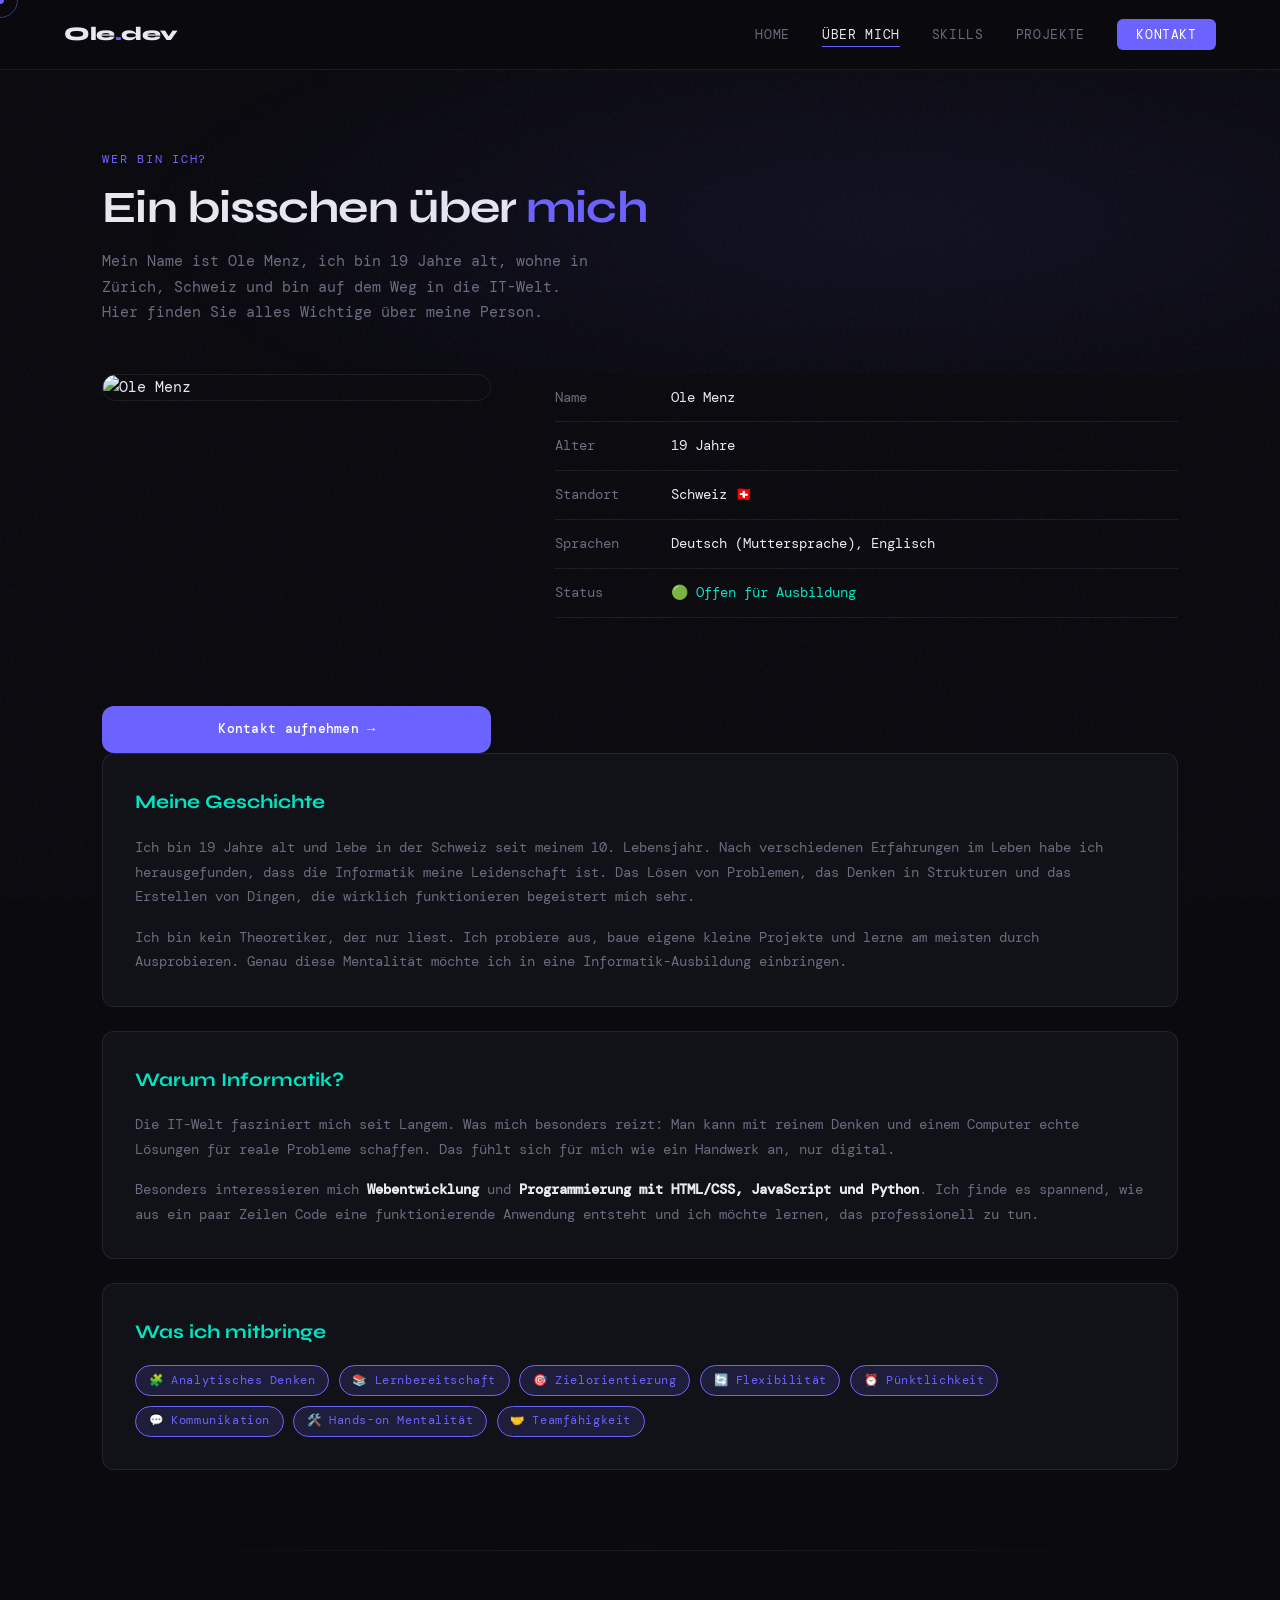
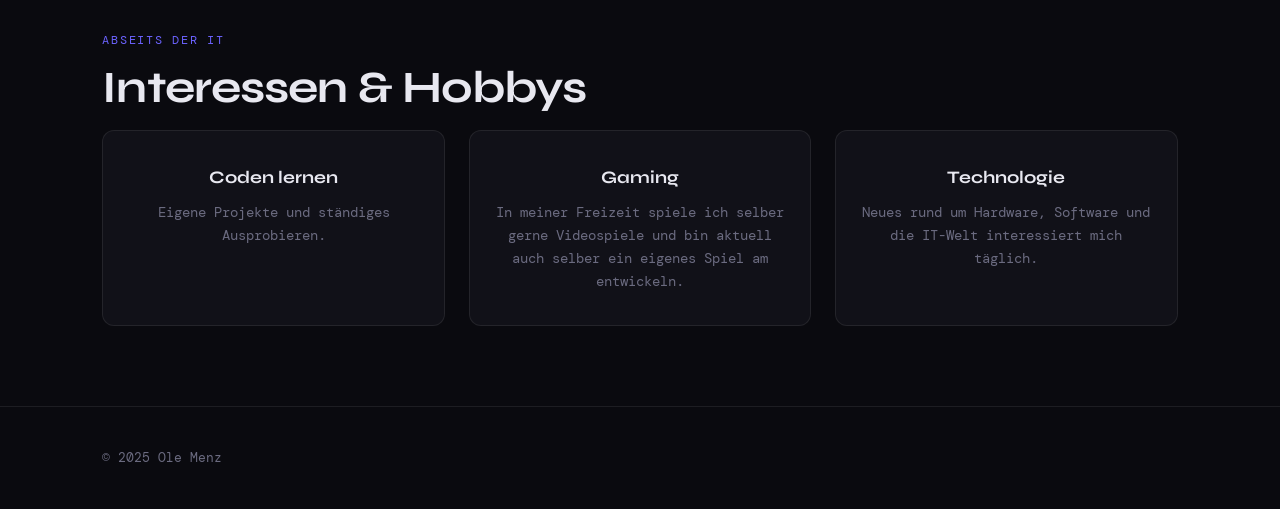
==== about.html @ ae80e3d6 "Update about.html" ====
<!DOCTYPE html>
<html lang="de">
<head>
  <meta charset="UTF-8" />
  <meta name="viewport" content="width=device-width, initial-scale=1.0" />
  <title>Über mich – Ole Menz</title>
  <link rel="stylesheet" href="style.css" />
</head>
<body>

  <div class="cursor-dot"></div>
  <div class="cursor-ring"></div>

  <nav>
    <a href="index.html" class="nav-logo">Ole<span>.</span>dev</a>
    <button class="nav-toggle" aria-label="Menü öffnen">
      <span></span><span></span><span></span>
    </button>
    <ul class="nav-links">
      <li><a href="index.html">Home</a></li>
      <li><a href="about.html">Über mich</a></li>
      <li><a href="skills.html">Skills</a></li>
      <li><a href="projects.html">Projekte</a></li>
      <li><a href="contact.html" class="nav-cta">Kontakt</a></li>
    </ul>
  </nav>

  <main>
    <!-- Page Header -->
    <div class="page-header">
      <div class="section-label">Wer bin ich?</div>
      <h1 class="section-title" style="max-width:600px;">
        Ein bisschen über <span style="color:var(--accent)">mich</span>
      </h1>
      <p style="color:var(--muted); max-width:500px;">
        Mein Name ist Ole Menz, ich bin 19 Jahre alt, wohne in Zürich, Schweiz und bin auf dem Weg in die IT-Welt.
        Hier finden Sie alles Wichtige über meine Person.
      </p>
    </div>

    <section style="padding-top:0;">
      <div class="about-grid">

        <!-- Avatar + Info -->
        <div style="margin-bottom:1.5rem;">
  <img src="foto.jpg" alt="Ole Menz"
    style="width:100%; border-radius:20px; border:1px solid var(--border); display:block;" />
</div>

          <ul class="info-list">
            <li>
              <span class="info-label">Name</span>
              <span class="info-value">Ole Menz</span>
            </li>
            <li>
              <span class="info-label">Alter</span>
              <span class="info-value">19 Jahre</span>
            </li>
            <li>
              <span class="info-label">Standort</span>
              <span class="info-value">Schweiz 🇨🇭</span>
            </li>
            <li>
              <span class="info-label">Sprachen</span>
              <span class="info-value">Deutsch (Muttersprache), Englisch</span>
            </li>
            <li>
              <span class="info-label">Status</span>
              <span class="info-value" style="color:var(--accent2);">🟢 Offen für Ausbildung</span>
            </li>
          </ul>

          <div style="margin-top:1.5rem;">
            <a href="contact.html" class="btn btn-primary" style="width:100%; justify-content:center;">
              Kontakt aufnehmen →
            </a>
          </div>
        </div>

        <!-- Text Content -->
        <div>
          <div class="card reveal" style="margin-bottom:1.5rem;">
            <h2 style="font-family:'Syne',sans-serif; font-weight:700; font-size:1.2rem; margin-bottom:1rem; color:var(--accent2);">
              Meine Geschichte
            </h2>
            <p style="color:var(--muted); margin-bottom:1rem; font-size:0.9rem;">
              Ich bin 19 Jahre alt und lebe in der Schweiz seit meinem 10. Lebensjahr. Nach verschiedenen Erfahrungen
              im Leben habe ich herausgefunden, dass die Informatik meine Leidenschaft ist.
              Das Lösen von Problemen, das Denken in Strukturen und das Erstellen von Dingen,
              die wirklich funktionieren begeistert mich sehr.
            </p>
            <p style="color:var(--muted); font-size:0.9rem;">
              Ich bin kein Theoretiker, der nur liest. Ich probiere aus, baue eigene
              kleine Projekte und lerne am meisten durch Ausprobieren. Genau diese
              Mentalität möchte ich in eine Informatik-Ausbildung einbringen.
            </p>
          </div>

          <div class="card reveal" style="margin-bottom:1.5rem;" data-delay="100">
            <h2 style="font-family:'Syne',sans-serif; font-weight:700; font-size:1.2rem; margin-bottom:1rem; color:var(--accent2);">
              Warum Informatik?
            </h2>
            <p style="color:var(--muted); margin-bottom:1rem; font-size:0.9rem;">
              Die IT-Welt fasziniert mich seit Langem. Was mich besonders reizt:
              Man kann mit reinem Denken und einem Computer echte Lösungen für reale
              Probleme schaffen. Das fühlt sich für mich wie ein Handwerk an,
              nur digital.
            </p>
            <p style="color:var(--muted); font-size:0.9rem;">
              Besonders interessieren mich <strong style="color:var(--text)">Webentwicklung</strong>
              und <strong style="color:var(--text)">Programmierung mit HTML/CSS, JavaScript und Python</strong>.
              Ich finde es spannend, wie aus ein paar Zeilen Code eine funktionierende
              Anwendung entsteht und ich möchte lernen, das professionell zu tun.
            </p>
          </div>

          <div class="card reveal" data-delay="200">
            <h2 style="font-family:'Syne',sans-serif; font-weight:700; font-size:1.2rem; margin-bottom:1rem; color:var(--accent2);">
              Was ich mitbringe
            </h2>
            <div style="display:flex; flex-wrap:wrap; gap:0.6rem;">
              <span class="tag active">🧩 Analytisches Denken</span>
              <span class="tag active">📚 Lernbereitschaft</span>
              <span class="tag active">🎯 Zielorientierung</span>
              <span class="tag active">🔄 Flexibilität</span>
              <span class="tag active">⏰ Pünktlichkeit</span>
              <span class="tag active">💬 Kommunikation</span>
              <span class="tag active">🛠️ Hands-on Mentalität</span>
              <span class="tag active">🤝 Teamfähigkeit</span>
            </div>
          </div>
        </div>
      </div>
    </section>

    <div class="divider"></div>

    <!-- Interests -->
    <section>
      <div class="section-label">Abseits der IT</div>
      <h2 class="section-title">Interessen &amp; Hobbys</h2>
      <div class="grid-3">
        <div class="card reveal" data-delay="0" style="text-align:center; padding:2rem 1.5rem;">
          <h3 style="font-family:'Syne',sans-serif; font-weight:700; margin-bottom:0.5rem;">Coden lernen</h3>
          <p style="color:var(--muted); font-size:0.85rem;">Eigene Projekte und ständiges Ausprobieren.</p>
        </div>
        <div class="card reveal" data-delay="100" style="text-align:center; padding:2rem 1.5rem;">
          <h3 style="font-family:'Syne',sans-serif; font-weight:700; margin-bottom:0.5rem;">Gaming</h3>
          <p style="color:var(--muted); font-size:0.85rem;">In meiner Freizeit spiele ich selber gerne Videospiele und bin aktuell auch selber ein eigenes Spiel am entwickeln.</p>
        </div>
        <div class="card reveal" data-delay="200" style="text-align:center; padding:2rem 1.5rem;">
          <h3 style="font-family:'Syne',sans-serif; font-weight:700; margin-bottom:0.5rem;">Technologie</h3>
          <p style="color:var(--muted); font-size:0.85rem;">Neues rund um Hardware, Software und die IT-Welt interessiert mich täglich.</p>
        </div>
      </div>
    </section>
  </main>

  <footer>
    <p>© 2025 Ole Menz</p>
  </footer>

  <script src="main.js"></script>
</body>
</html>
---- style.css ----
@import url('https://fonts.googleapis.com/css2?family=Syne:wght@400;600;700;800&family=DM+Mono:wght@300;400;500&display=swap');

/* ─── CSS Variables ─── */
:root {
  --bg:        #0a0a0f;
  --bg-card:   #111118;
  --bg-glass:  rgba(255,255,255,0.04);
  --border:    rgba(255,255,255,0.08);
  --accent:    #6c63ff;
  --accent2:   #00e5c3;
  --text:      #e8e8f0;
  --muted:     #6b6b80;
  --radius:    12px;
  --nav-h:     70px;
  --transition: 0.3s cubic-bezier(0.4,0,0.2,1);
}

/* ─── Reset & Base ─── */
*, *::before, *::after { box-sizing: border-box; margin: 0; padding: 0; }

html { scroll-behavior: smooth; }

body {
  background: var(--bg);
  color: var(--text);
  font-family: 'DM Mono', monospace;
  font-size: 15px;
  line-height: 1.7;
  min-height: 100vh;
  overflow-x: hidden;
}

/* ─── Noise Overlay ─── */
body::before {
  content: '';
  position: fixed;
  inset: 0;
  background-image: url("data:image/svg+xml,%3Csvg viewBox='0 0 256 256' xmlns='http://www.w3.org/2000/svg'%3E%3Cfilter id='n'%3E%3CfeTurbulence type='fractalNoise' baseFrequency='0.9' numOctaves='4' stitchTiles='stitch'/%3E%3C/filter%3E%3Crect width='100%25' height='100%25' filter='url(%23n)' opacity='0.04'/%3E%3C/svg%3E");
  pointer-events: none;
  z-index: 0;
  opacity: 0.6;
}

/* ─── Navigation ─── */
nav {
  position: fixed;
  top: 0; left: 0; right: 0;
  height: var(--nav-h);
  display: flex;
  align-items: center;
  justify-content: space-between;
  padding: 0 clamp(1.5rem, 5vw, 4rem);
  background: rgba(10,10,15,0.85);
  backdrop-filter: blur(20px);
  -webkit-backdrop-filter: blur(20px);
  border-bottom: 1px solid var(--border);
  z-index: 100;
}

.nav-logo {
  font-family: 'Syne', sans-serif;
  font-weight: 800;
  font-size: 1.2rem;
  color: var(--text);
  text-decoration: none;
  letter-spacing: -0.02em;
}

.nav-logo span { color: var(--accent); }

.nav-links {
  display: flex;
  gap: 2rem;
  list-style: none;
  align-items: center;
}

.nav-links a {
  color: var(--muted);
  text-decoration: none;
  font-size: 0.82rem;
  letter-spacing: 0.05em;
  text-transform: uppercase;
  transition: color var(--transition);
  position: relative;
}

.nav-links a::after {
  content: '';
  position: absolute;
  bottom: -4px; left: 0;
  width: 0; height: 1px;
  background: var(--accent);
  transition: width var(--transition);
}

.nav-links a:hover,
.nav-links a.active { color: var(--text); }

.nav-links a:hover::after,
.nav-links a.active::after { width: 100%; }

.nav-cta {
  background: var(--accent) !important;
  color: white !important;
  padding: 0.45rem 1.2rem !important;
  border-radius: 6px;
  font-size: 0.82rem !important;
  transition: background var(--transition), transform var(--transition) !important;
}

.nav-cta:hover { background: #5a52d4 !important; transform: translateY(-1px); }
.nav-cta::after { display: none !important; }

/* Hamburger */
.nav-toggle {
  display: none;
  flex-direction: column;
  gap: 5px;
  cursor: pointer;
  background: none;
  border: none;
  padding: 4px;
}

.nav-toggle span {
  display: block;
  width: 24px;
  height: 2px;
  background: var(--text);
  border-radius: 2px;
  transition: var(--transition);
}

/* ─── Page Wrapper ─── */
main {
  padding-top: var(--nav-h);
  position: relative;
  z-index: 1;
}

/* ─── Hero Section ─── */
.hero {
  min-height: calc(100vh - var(--nav-h));
  display: flex;
  align-items: center;
  padding: 4rem clamp(1.5rem, 8vw, 8rem);
  position: relative;
  overflow: hidden;
}

.hero-bg {
  position: absolute;
  inset: 0;
  z-index: 0;
}

.hero-orb {
  position: absolute;
  border-radius: 50%;
  filter: blur(80px);
  opacity: 0.15;
}

.hero-orb-1 {
  width: 600px; height: 600px;
  background: var(--accent);
  top: -200px; right: -100px;
  animation: float 8s ease-in-out infinite;
}

.hero-orb-2 {
  width: 400px; height: 400px;
  background: var(--accent2);
  bottom: -100px; left: 10%;
  animation: float 10s ease-in-out infinite reverse;
}

@keyframes float {
  0%, 100% { transform: translateY(0) scale(1); }
  50%       { transform: translateY(-30px) scale(1.05); }
}

.hero-content {
  position: relative;
  z-index: 1;
  max-width: 720px;
}

.hero-tag {
  display: inline-flex;
  align-items: center;
  gap: 0.5rem;
  font-size: 0.75rem;
  letter-spacing: 0.1em;
  text-transform: uppercase;
  color: var(--accent2);
  margin-bottom: 1.5rem;
  opacity: 0;
  animation: fadeUp 0.8s 0.2s forwards;
}

.hero-tag::before {
  content: '';
  width: 20px; height: 1px;
  background: var(--accent2);
}

.hero-title {
  font-family: 'Syne', sans-serif;
  font-size: clamp(2.8rem, 6vw, 5rem);
  font-weight: 800;
  line-height: 1.05;
  letter-spacing: -0.03em;
  margin-bottom: 1.5rem;
  opacity: 0;
  animation: fadeUp 0.8s 0.4s forwards;
}

.hero-title .accent { color: var(--accent); }
.hero-title .accent2 { color: var(--accent2); }

.hero-subtitle {
  font-size: 1rem;
  color: var(--muted);
  max-width: 480px;
  margin-bottom: 2.5rem;
  opacity: 0;
  animation: fadeUp 0.8s 0.6s forwards;
}

.hero-actions {
  display: flex;
  gap: 1rem;
  flex-wrap: wrap;
  opacity: 0;
  animation: fadeUp 0.8s 0.8s forwards;
}

.hero-scroll {
  position: absolute;
  bottom: 2rem;
  left: 50%;
  transform: translateX(-50%);
  display: flex;
  flex-direction: column;
  align-items: center;
  gap: 0.5rem;
  color: var(--muted);
  font-size: 0.7rem;
  letter-spacing: 0.1em;
  text-transform: uppercase;
  z-index: 1;
  animation: fadeIn 1s 1.5s forwards;
  opacity: 0;
}

.scroll-line {
  width: 1px;
  height: 50px;
  background: linear-gradient(to bottom, var(--accent), transparent);
  animation: scrollAnim 2s ease-in-out infinite;
}

@keyframes scrollAnim {
  0% { transform: scaleY(0); transform-origin: top; }
  50% { transform: scaleY(1); transform-origin: top; }
  51% { transform: scaleY(1); transform-origin: bottom; }
  100% { transform: scaleY(0); transform-origin: bottom; }
}

/* ─── Buttons ─── */
.btn {
  display: inline-flex;
  align-items: center;
  gap: 0.5rem;
  padding: 0.8rem 1.8rem;
  border-radius: var(--radius);
  font-family: 'DM Mono', monospace;
  font-size: 0.82rem;
  font-weight: 500;
  text-decoration: none;
  cursor: pointer;
  border: none;
  transition: all var(--transition);
  letter-spacing: 0.02em;
}

.btn-primary {
  background: var(--accent);
  color: white;
}

.btn-primary:hover {
  background: #5a52d4;
  transform: translateY(-2px);
  box-shadow: 0 8px 30px rgba(108,99,255,0.35);
}

.btn-outline {
  background: transparent;
  color: var(--text);
  border: 1px solid var(--border);
}

.btn-outline:hover {
  border-color: var(--accent);
  color: var(--accent);
  transform: translateY(-2px);
}

/* ─── Section Base ─── */
section {
  padding: 5rem clamp(1.5rem, 8vw, 8rem);
}

.section-label {
  font-size: 0.72rem;
  letter-spacing: 0.15em;
  text-transform: uppercase;
  color: var(--accent);
  margin-bottom: 0.75rem;
}

.section-title {
  font-family: 'Syne', sans-serif;
  font-size: clamp(1.8rem, 3.5vw, 2.8rem);
  font-weight: 700;
  letter-spacing: -0.02em;
  line-height: 1.15;
  margin-bottom: 1rem;
}

.section-subtitle {
  color: var(--muted);
  max-width: 520px;
  margin-bottom: 3rem;
}

/* ─── Cards ─── */
.card {
  background: var(--bg-card);
  border: 1px solid var(--border);
  border-radius: var(--radius);
  padding: 2rem;
  transition: all var(--transition);
  position: relative;
  overflow: hidden;
}

.card::before {
  content: '';
  position: absolute;
  inset: 0;
  border-radius: var(--radius);
  background: linear-gradient(135deg, rgba(108,99,255,0.05), transparent);
  opacity: 0;
  transition: opacity var(--transition);
}

.card:hover { border-color: rgba(108,99,255,0.35); transform: translateY(-4px); }
.card:hover::before { opacity: 1; }

/* ─── Grid Layouts ─── */
.grid-2 { display: grid; grid-template-columns: repeat(auto-fit, minmax(280px, 1fr)); gap: 1.5rem; }
.grid-3 { display: grid; grid-template-columns: repeat(auto-fit, minmax(240px, 1fr)); gap: 1.5rem; }

/* ─── Skill Bar ─── */
.skill-item { margin-bottom: 1.5rem; }

.skill-header {
  display: flex;
  justify-content: space-between;
  align-items: center;
  margin-bottom: 0.6rem;
}

.skill-name { font-size: 0.85rem; font-weight: 500; }
.skill-pct { font-size: 0.75rem; color: var(--accent2); }

.skill-bar {
  height: 4px;
  background: var(--bg-glass);
  border-radius: 99px;
  overflow: hidden;
  border: 1px solid var(--border);
}

.skill-fill {
  height: 100%;
  border-radius: 99px;
  background: linear-gradient(90deg, var(--accent), var(--accent2));
  width: 0;
  transition: width 1.2s cubic-bezier(0.4,0,0.2,1);
}

/* ─── Tag / Badge ─── */
.tag {
  display: inline-block;
  padding: 0.3rem 0.8rem;
  border-radius: 99px;
  font-size: 0.72rem;
  letter-spacing: 0.05em;
  background: var(--bg-glass);
  border: 1px solid var(--border);
  color: var(--muted);
  transition: all var(--transition);
}

.tag:hover, .tag.active {
  background: rgba(108,99,255,0.15);
  border-color: var(--accent);
  color: var(--accent);
}

.tag-accent2 { border-color: rgba(0,229,195,0.3); color: var(--accent2); }

/* ─── Divider ─── */
.divider {
  height: 1px;
  background: linear-gradient(90deg, transparent, var(--border), transparent);
  margin: 0 clamp(1.5rem, 8vw, 8rem);
}

/* ─── Page Header (inner pages) ─── */
.page-header {
  padding: 5rem clamp(1.5rem, 8vw, 8rem) 3rem;
  position: relative;
  overflow: hidden;
}

.page-header::after {
  content: '';
  position: absolute;
  inset: 0;
  background: radial-gradient(ellipse 60% 80% at 70% 50%, rgba(108,99,255,0.08), transparent);
  pointer-events: none;
}

/* ─── Contact Form ─── */
.form-group { margin-bottom: 1.5rem; }

.form-group label {
  display: block;
  font-size: 0.75rem;
  letter-spacing: 0.08em;
  text-transform: uppercase;
  color: var(--muted);
  margin-bottom: 0.5rem;
}

.form-group input,
.form-group textarea {
  width: 100%;
  background: var(--bg-card);
  border: 1px solid var(--border);
  border-radius: var(--radius);
  padding: 0.85rem 1.1rem;
  color: var(--text);
  font-family: 'DM Mono', monospace;
  font-size: 0.875rem;
  outline: none;
  transition: border-color var(--transition), box-shadow var(--transition);
  resize: vertical;
}

.form-group input:focus,
.form-group textarea:focus {
  border-color: var(--accent);
  box-shadow: 0 0 0 3px rgba(108,99,255,0.1);
}

.form-group textarea { min-height: 140px; }

/* ─── Footer ─── */
footer {
  padding: 2.5rem clamp(1.5rem, 8vw, 8rem);
  border-top: 1px solid var(--border);
  display: flex;
  justify-content: space-between;
  align-items: center;
  flex-wrap: wrap;
  gap: 1rem;
}

footer p { color: var(--muted); font-size: 0.8rem; }

.footer-links {
  display: flex;
  gap: 1.5rem;
  list-style: none;
}

.footer-links a {
  color: var(--muted);
  text-decoration: none;
  font-size: 0.8rem;
  transition: color var(--transition);
}

.footer-links a:hover { color: var(--accent); }

/* ─── Social Icons ─── */
.social-links {
  display: flex;
  gap: 0.75rem;
}

.social-link {
  width: 38px; height: 38px;
  border: 1px solid var(--border);
  border-radius: 8px;
  display: flex;
  align-items: center;
  justify-content: center;
  color: var(--muted);
  text-decoration: none;
  font-size: 0.9rem;
  transition: all var(--transition);
}

.social-link:hover {
  border-color: var(--accent);
  color: var(--accent);
  transform: translateY(-2px);
}

/* ─── About Page Specifics ─── */
.about-grid {
  display: grid;
  grid-template-columns: 1fr 1.6fr;
  gap: 4rem;
  align-items: start;
}

.avatar-wrap {
  position: sticky;
  top: calc(var(--nav-h) + 2rem);
}

.avatar-box {
  aspect-ratio: 1;
  border-radius: 20px;
  background: var(--bg-card);
  border: 1px solid var(--border);
  display: flex;
  align-items: center;
  justify-content: center;
  font-size: 5rem;
  position: relative;
  overflow: hidden;
}

.avatar-box::after {
  content: '';
  position: absolute;
  inset: 0;
  background: linear-gradient(135deg, rgba(108,99,255,0.12), rgba(0,229,195,0.06));
}

.avatar-initials {
  font-family: 'Syne', sans-serif;
  font-size: 5rem;
  font-weight: 800;
  background: linear-gradient(135deg, var(--accent), var(--accent2));
  -webkit-background-clip: text;
  -webkit-text-fill-color: transparent;
  background-clip: text;
  z-index: 1;
  position: relative;
}

.info-list { list-style: none; }

.info-list li {
  display: flex;
  gap: 1rem;
  padding: 0.75rem 0;
  border-bottom: 1px solid var(--border);
  font-size: 0.875rem;
}

.info-label { color: var(--muted); min-width: 100px; }
.info-value { color: var(--text); }

/* ─── Skills Page Specifics ─── */
.skills-category-title {
  font-family: 'Syne', sans-serif;
  font-size: 1rem;
  font-weight: 700;
  color: var(--accent2);
  margin-bottom: 1.5rem;
  display: flex;
  align-items: center;
  gap: 0.75rem;
}

.skills-category-title::after {
  content: '';
  flex: 1;
  height: 1px;
  background: var(--border);
}

/* ─── Contact Page Specifics ─── */
.contact-grid {
  display: grid;
  grid-template-columns: 1fr 1.4fr;
  gap: 4rem;
  align-items: start;
}

.contact-info-item {
  display: flex;
  gap: 1rem;
  align-items: flex-start;
  padding: 1.2rem 0;
  border-bottom: 1px solid var(--border);
}

.contact-icon {
  width: 40px; height: 40px;
  border-radius: 8px;
  background: rgba(108,99,255,0.1);
  border: 1px solid rgba(108,99,255,0.2);
  display: flex;
  align-items: center;
  justify-content: center;
  font-size: 1rem;
  flex-shrink: 0;
}

.contact-detail-label { font-size: 0.72rem; color: var(--muted); letter-spacing: 0.08em; text-transform: uppercase; }
.contact-detail-value { color: var(--text); font-size: 0.9rem; }

/* ─── Animations ─── */
@keyframes fadeUp {
  from { opacity: 0; transform: translateY(24px); }
  to   { opacity: 1; transform: translateY(0); }
}

@keyframes fadeIn {
  from { opacity: 0; }
  to   { opacity: 1; }
}

.reveal {
  opacity: 0;
  transform: translateY(30px);
  transition: opacity 0.7s ease, transform 0.7s ease;
}

.reveal.visible {
  opacity: 1;
  transform: none;
}

/* ─── Cursor Dot ─── */
.cursor-dot {
  width: 8px; height: 8px;
  background: var(--accent);
  border-radius: 50%;
  position: fixed;
  pointer-events: none;
  z-index: 9999;
  transform: translate(-50%, -50%);
  transition: transform 0.1s, opacity 0.3s;
}

.cursor-ring {
  width: 36px; height: 36px;
  border: 1.5px solid rgba(108,99,255,0.5);
  border-radius: 50%;
  position: fixed;
  pointer-events: none;
  z-index: 9998;
  transform: translate(-50%, -50%);
  transition: transform 0.25s cubic-bezier(0.4,0,0.2,1), width 0.3s, height 0.3s, opacity 0.3s;
}

/* ─── Responsive ─── */
@media (max-width: 768px) {
  .nav-links { display: none; flex-direction: column; gap: 1rem; }
  .nav-links.open {
    display: flex;
    position: absolute;
    top: var(--nav-h); left: 0; right: 0;
    background: var(--bg);
    padding: 1.5rem clamp(1.5rem, 5vw, 4rem);
    border-bottom: 1px solid var(--border);
  }
  .nav-toggle { display: flex; }
  .about-grid { grid-template-columns: 1fr; }
  .avatar-wrap { position: static; }
  .contact-grid { grid-template-columns: 1fr; }
  .hero { padding: 2.5rem 1.5rem; }
  .cursor-dot, .cursor-ring { display: none; }
}

/* ─── Glitch Text Effect ─── */
.glitch {
  position: relative;
}

.glitch::before,
.glitch::after {
  content: attr(data-text);
  position: absolute;
  inset: 0;
  font-family: inherit;
  font-weight: inherit;
  font-size: inherit;
}

.glitch::before {
  color: var(--accent);
  animation: glitch1 3s infinite;
  clip-path: polygon(0 0, 100% 0, 100% 40%, 0 40%);
}

.glitch::after {
  color: var(--accent2);
  animation: glitch2 3s infinite;
  clip-path: polygon(0 60%, 100% 60%, 100% 100%, 0 100%);
}

@keyframes glitch1 {
  0%, 95%, 100% { transform: none; opacity: 0; }
  96% { transform: translate(-3px, 1px); opacity: 0.8; }
  98% { transform: translate(3px, -1px); opacity: 0.8; }
}

@keyframes glitch2 {
  0%, 92%, 100% { transform: none; opacity: 0; }
  93% { transform: translate(3px, 2px); opacity: 0.8; }
  95% { transform: translate(-3px, -2px); opacity: 0.8; }
}

/* ─── Typing cursor ─── */
.typed-cursor {
  display: inline-block;
  width: 2px;
  height: 1em;
  background: var(--accent2);
  margin-left: 2px;
  vertical-align: middle;
  animation: blink 1s step-end infinite;
}

@keyframes blink {
  50% { opacity: 0; }
}
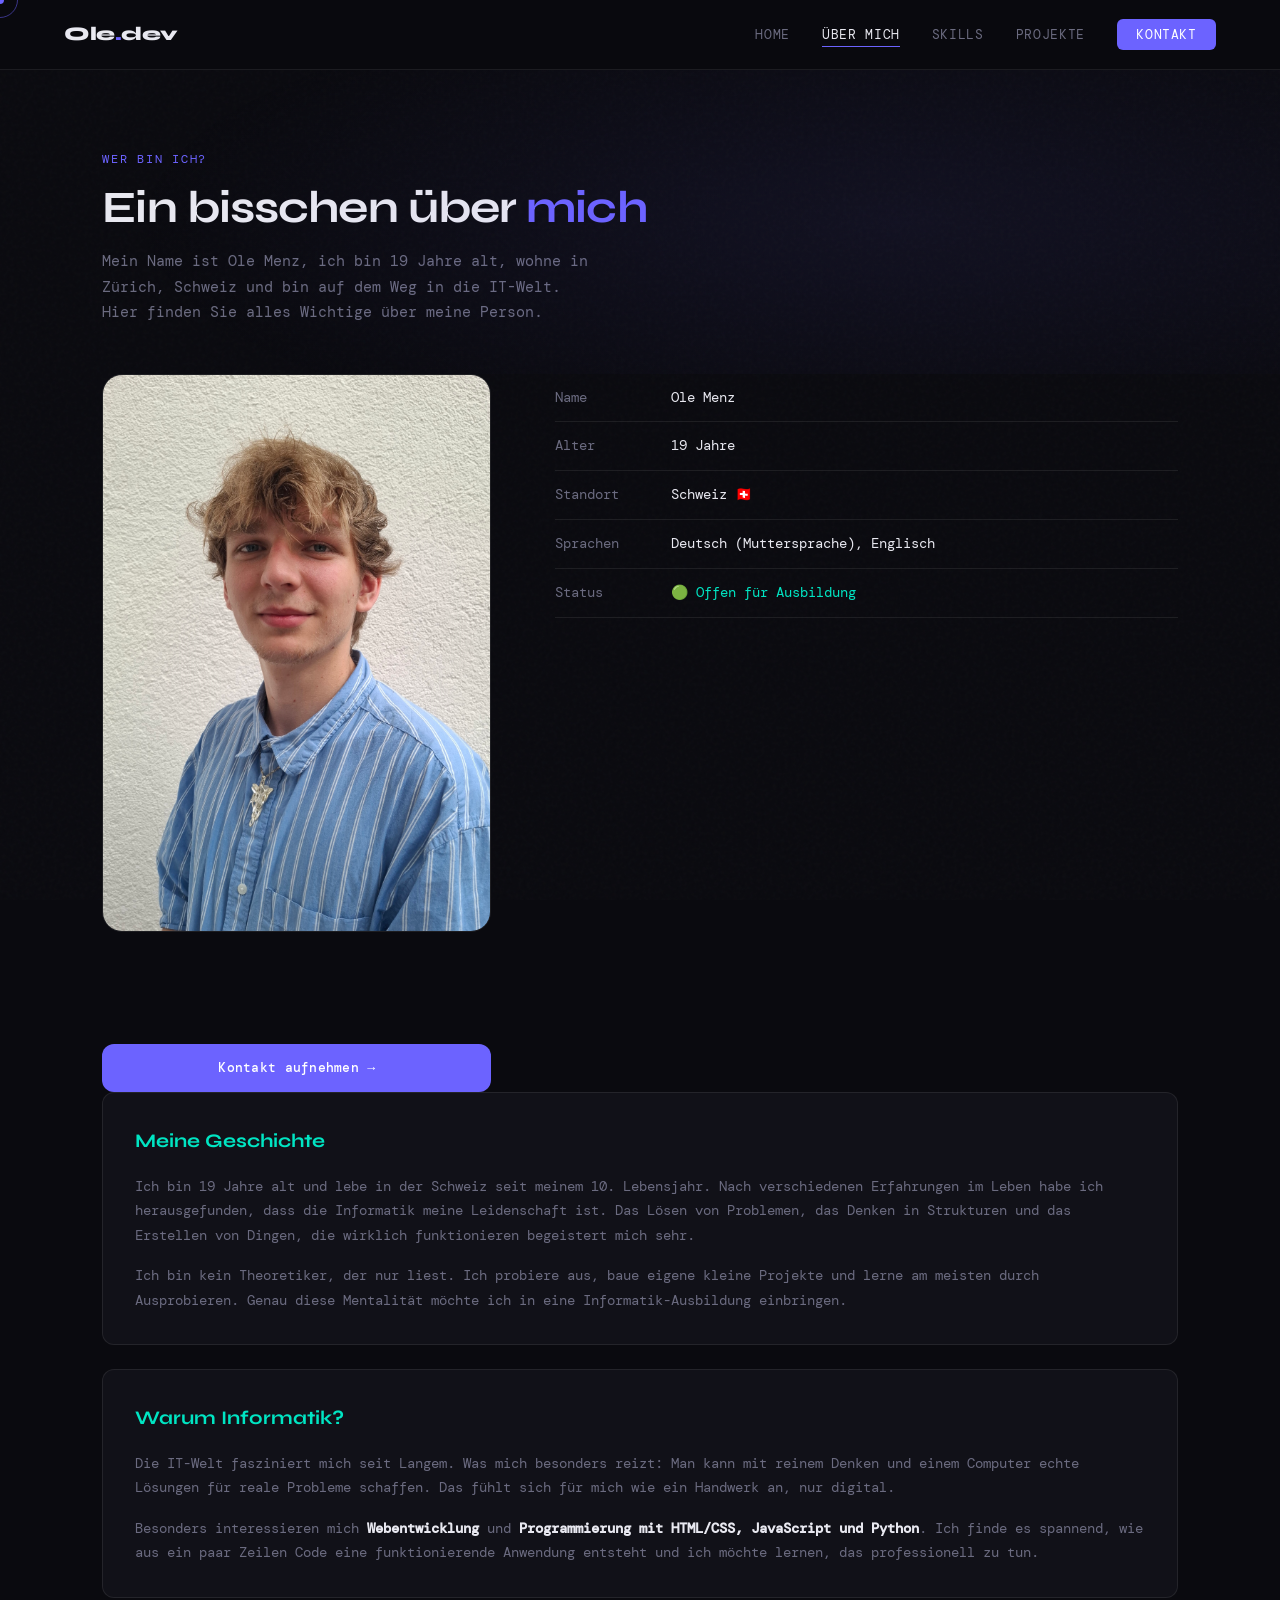
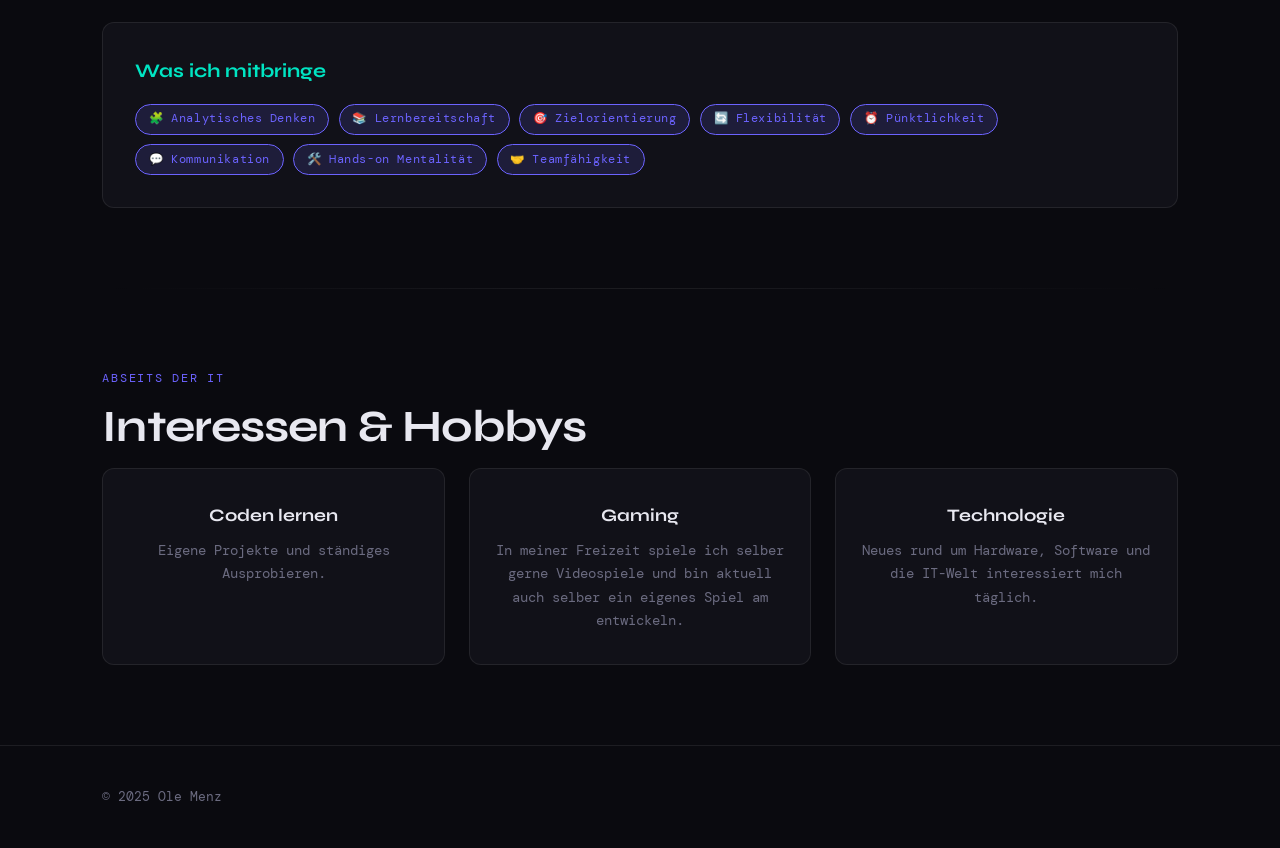
==== commit 3f079618: "Update about.html" ====
--- a/about.html
+++ b/about.html
@@ -44,7 +44,7 @@
         <!-- Avatar + Info -->
         <div style="margin-bottom:1.5rem;">
   <img src="foto.jpg" alt="Ole Menz"
-    style="width:100%; border-radius:20px; border:1px solid var(--border); display:block;" />
+    style="width:100%; border-radius:20px; border:1px solid var(--border); display:block; max-height:95vh;" />
 </div>
 
           <ul class="info-list">
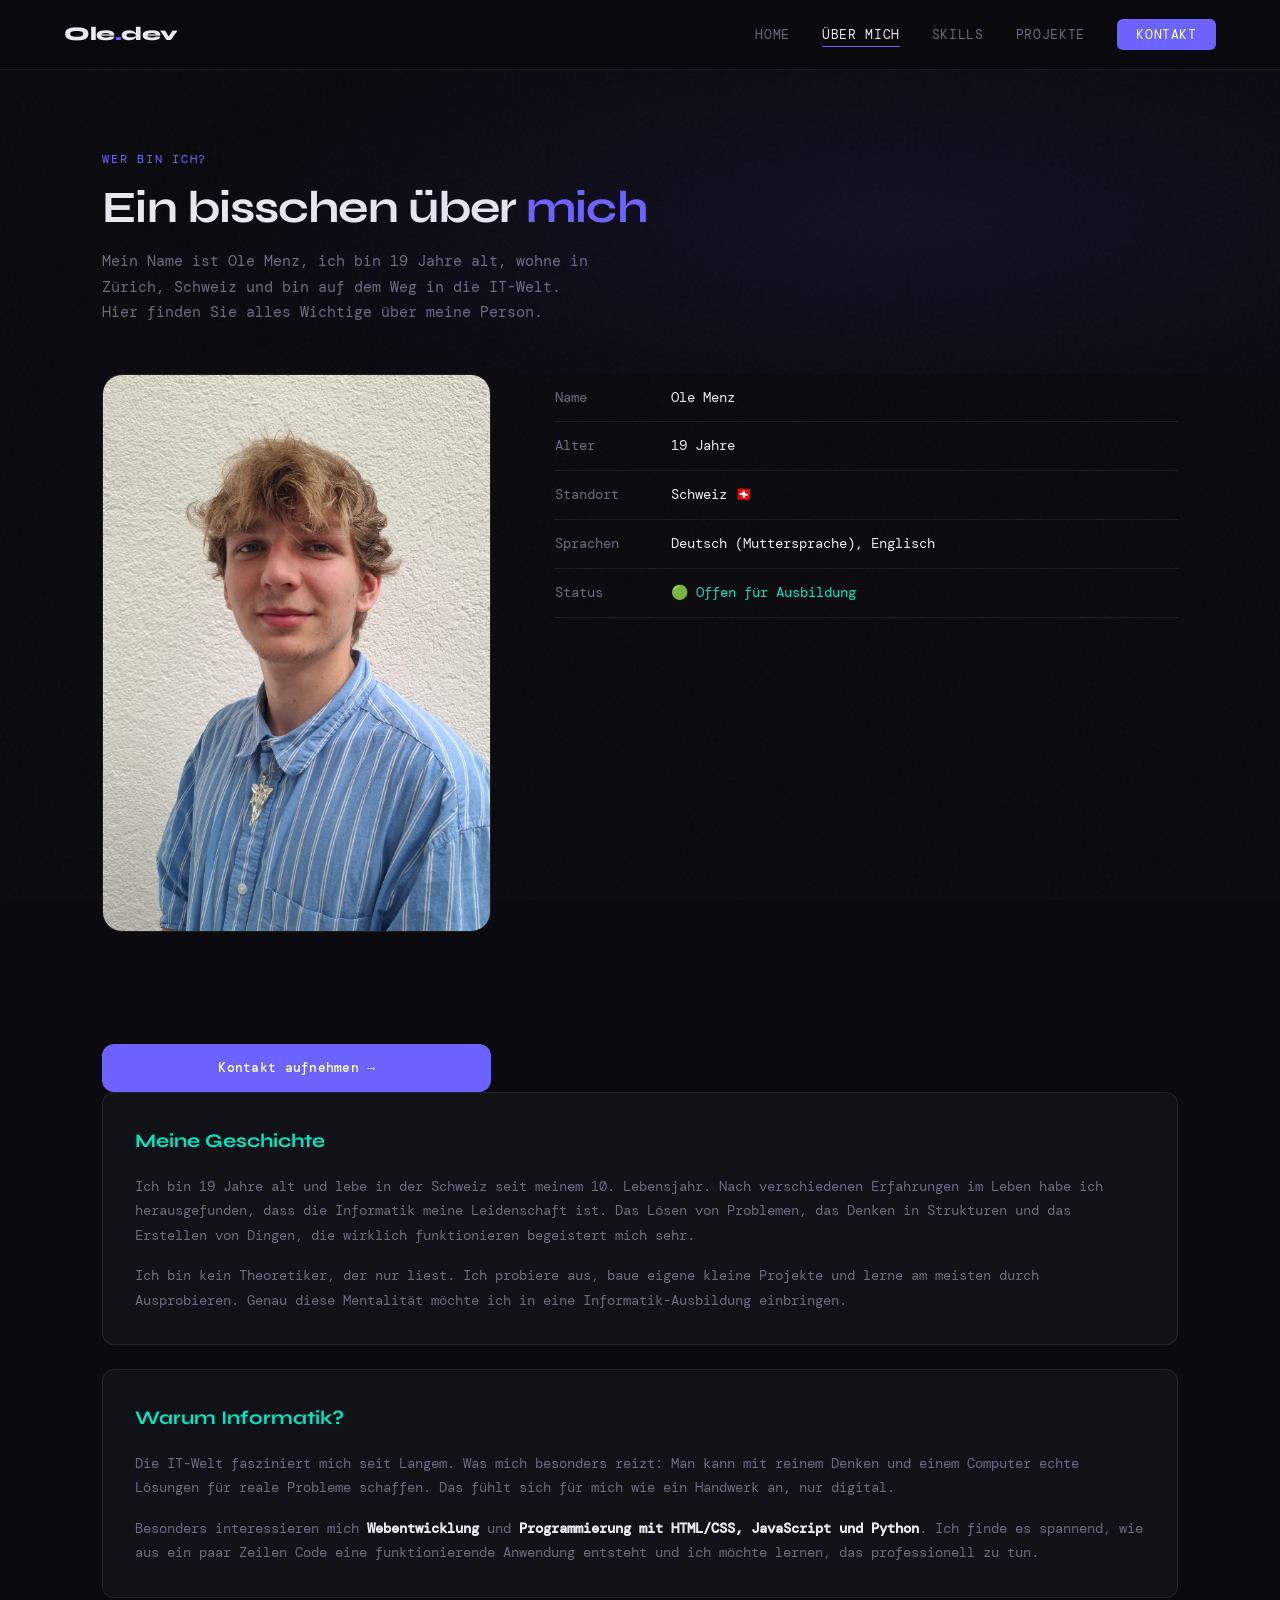
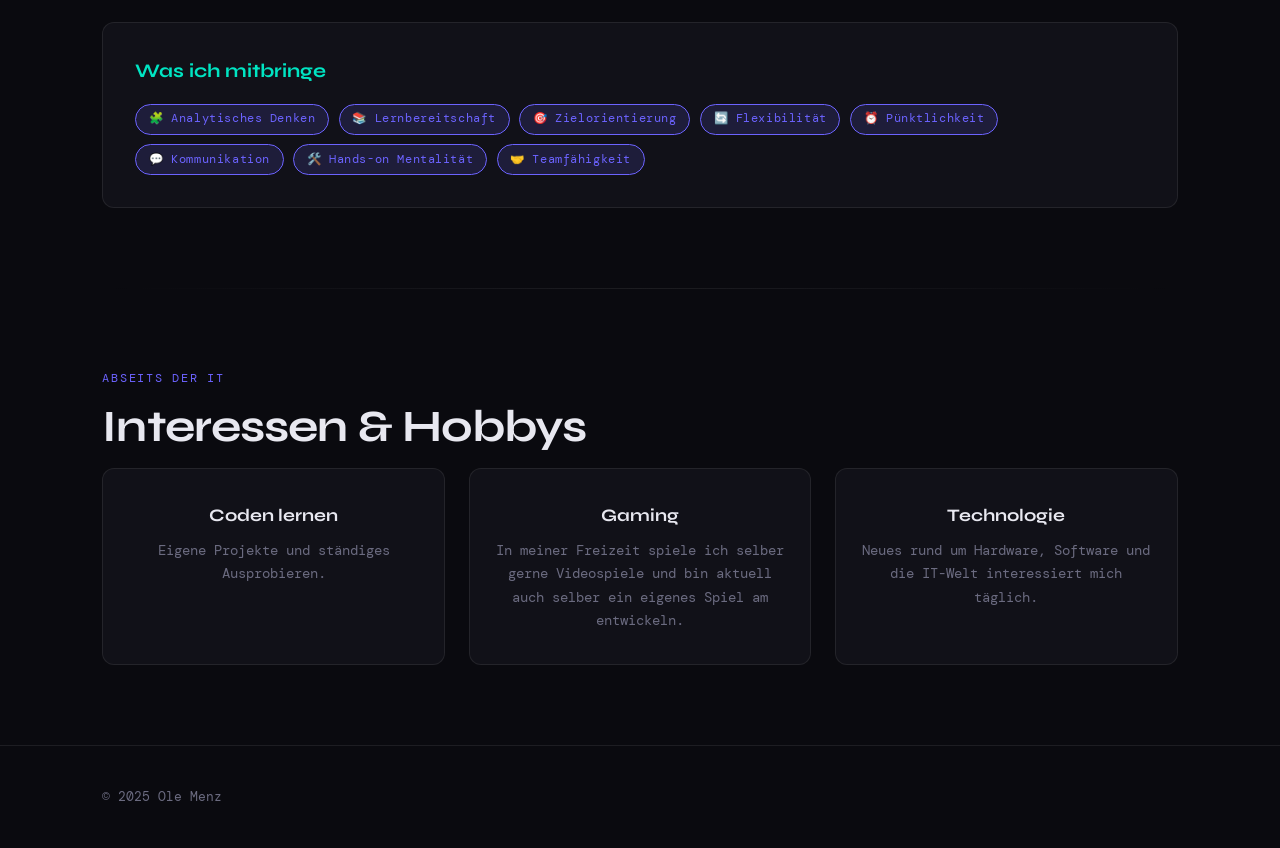
==== commit 301e603d: "Update about.html" ====
--- a/about.html
+++ b/about.html
@@ -7,10 +7,6 @@
   <link rel="stylesheet" href="style.css" />
 </head>
 <body>
-
-  <div class="cursor-dot"></div>
-  <div class="cursor-ring"></div>
-
   <nav>
     <a href="index.html" class="nav-logo">Ole<span>.</span>dev</a>
     <button class="nav-toggle" aria-label="Menü öffnen">
@@ -44,7 +40,7 @@
         <!-- Avatar + Info -->
         <div style="margin-bottom:1.5rem;">
   <img src="foto.jpg" alt="Ole Menz"
-    style="width:100%; border-radius:20px; border:1px solid var(--border); display:block; max-height:95vh;" />
+    style="width:100%; border-radius:20px; border:1px solid var(--border); display:block; max-height:87vh;" />
 </div>
 
           <ul class="info-list">
--- a/style.css
+++ b/style.css
@@ -662,7 +662,7 @@
   border-radius: 50%;
   position: fixed;
   pointer-events: none;
-  z-index: 9999;
+  z-index: 1;
   transform: translate(-50%, -50%);
   transition: transform 0.1s, opacity 0.3s;
 }
@@ -673,7 +673,7 @@
   border-radius: 50%;
   position: fixed;
   pointer-events: none;
-  z-index: 9998;
+  z-index: 1;
   transform: translate(-50%, -50%);
   transition: transform 0.25s cubic-bezier(0.4,0,0.2,1), width 0.3s, height 0.3s, opacity 0.3s;
 }
@@ -750,3 +750,13 @@
 @keyframes blink {
   50% { opacity: 0; }
 }
+.form-group input,
+.form-group textarea {
+  pointer-events: all;
+  position: relative;
+  z-index: 10;
+}
+.cursor-dot,
+.cursor-ring {
+  display: none !important;
+}
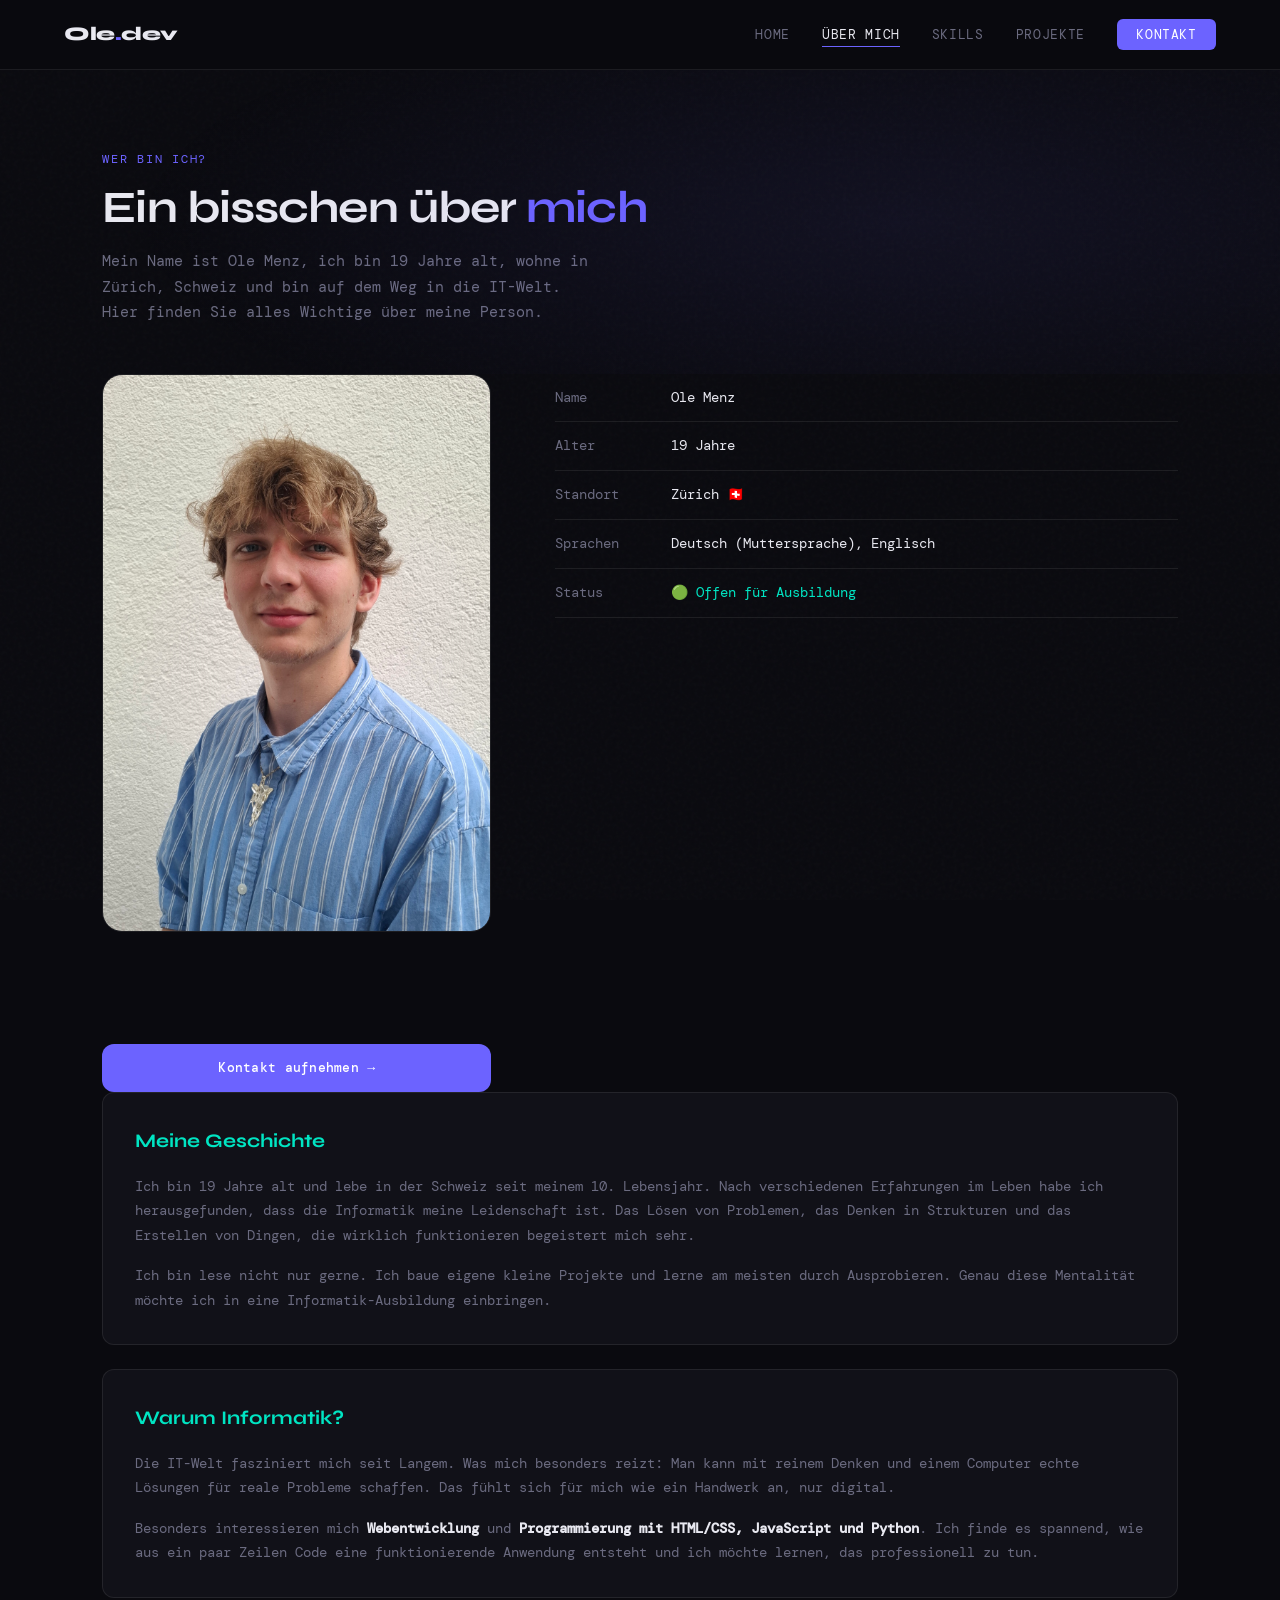
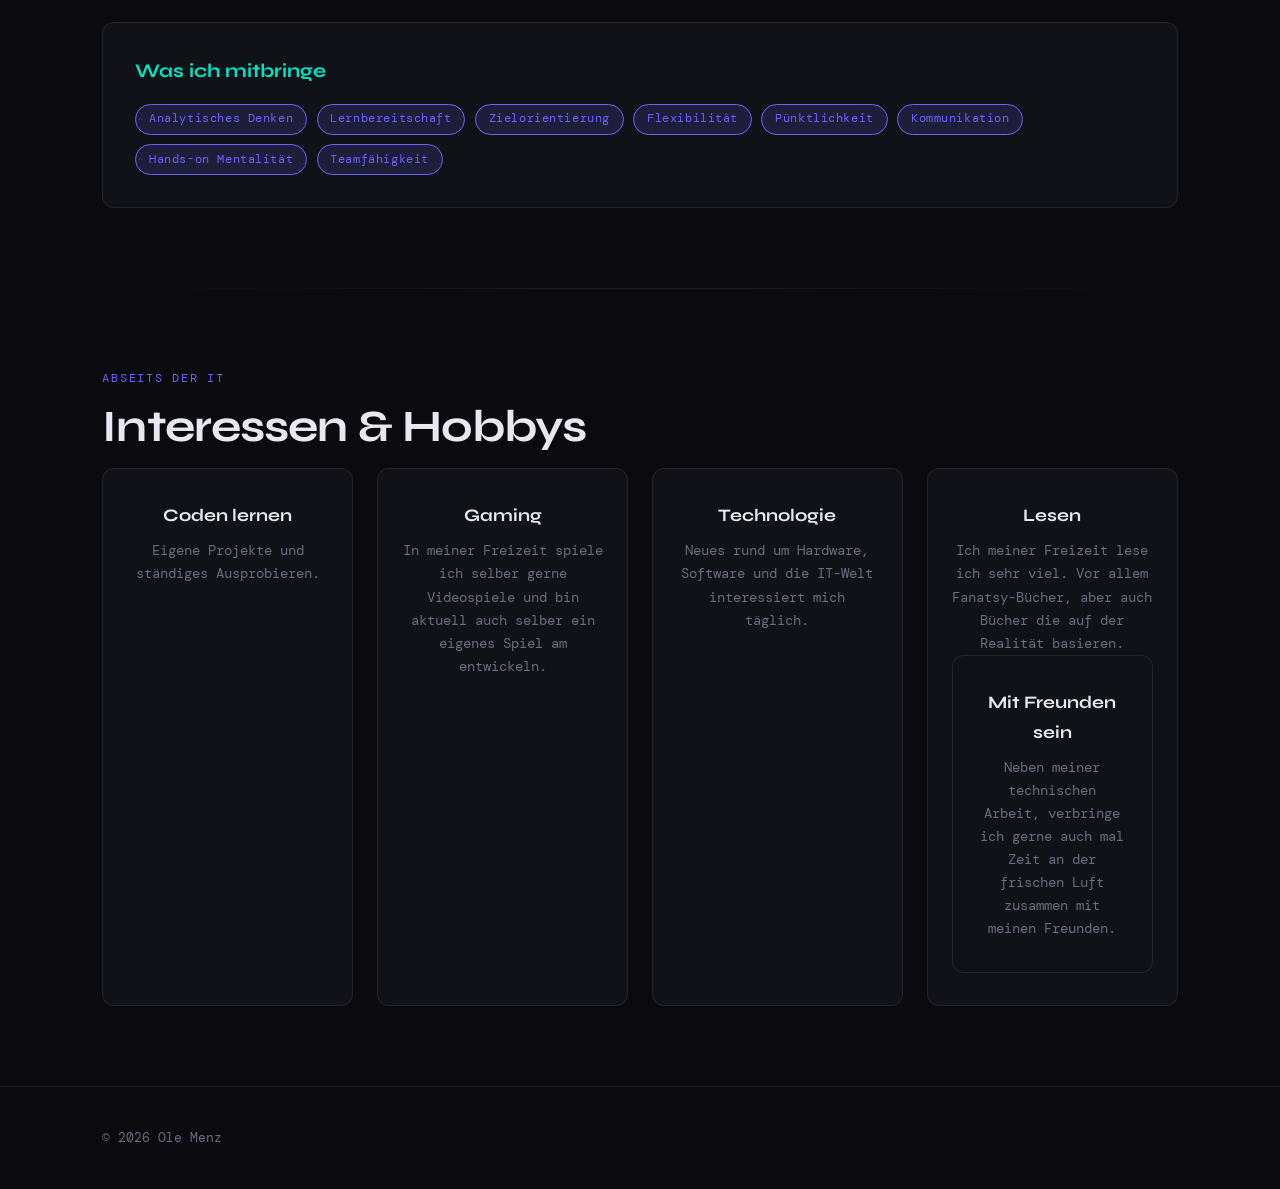
==== commit 61e68e14: "Update about.html" ====
--- a/about.html
+++ b/about.html
@@ -40,7 +40,7 @@
         <!-- Avatar + Info -->
         <div style="margin-bottom:1.5rem;">
   <img src="foto.jpg" alt="Ole Menz"
-    style="width:100%; border-radius:20px; border:1px solid var(--border); display:block; max-height:87vh;" />
+    style="width:100%; border-radius:20px; border:1px solid var(--border); display:block; max-height:85vh;" />
 </div>
 
           <ul class="info-list">
@@ -54,7 +54,7 @@
             </li>
             <li>
               <span class="info-label">Standort</span>
-              <span class="info-value">Schweiz 🇨🇭</span>
+              <span class="info-value">Zürich 🇨🇭</span>
             </li>
             <li>
               <span class="info-label">Sprachen</span>
@@ -86,7 +86,7 @@
               die wirklich funktionieren begeistert mich sehr.
             </p>
             <p style="color:var(--muted); font-size:0.9rem;">
-              Ich bin kein Theoretiker, der nur liest. Ich probiere aus, baue eigene
+              Ich bin lese nicht nur gerne. Ich baue eigene
               kleine Projekte und lerne am meisten durch Ausprobieren. Genau diese
               Mentalität möchte ich in eine Informatik-Ausbildung einbringen.
             </p>
@@ -115,14 +115,14 @@
               Was ich mitbringe
             </h2>
             <div style="display:flex; flex-wrap:wrap; gap:0.6rem;">
-              <span class="tag active">🧩 Analytisches Denken</span>
-              <span class="tag active">📚 Lernbereitschaft</span>
-              <span class="tag active">🎯 Zielorientierung</span>
-              <span class="tag active">🔄 Flexibilität</span>
-              <span class="tag active">⏰ Pünktlichkeit</span>
-              <span class="tag active">💬 Kommunikation</span>
-              <span class="tag active">🛠️ Hands-on Mentalität</span>
-              <span class="tag active">🤝 Teamfähigkeit</span>
+              <span class="tag active"> Analytisches Denken</span>
+              <span class="tag active"> Lernbereitschaft</span>
+              <span class="tag active"> Zielorientierung</span>
+              <span class="tag active"> Flexibilität</span>
+              <span class="tag active"> Pünktlichkeit</span>
+              <span class="tag active"> Kommunikation</span>
+              <span class="tag active"> Hands-on Mentalität</span>
+              <span class="tag active"> Teamfähigkeit</span>
             </div>
           </div>
         </div>
@@ -148,12 +148,20 @@
           <h3 style="font-family:'Syne',sans-serif; font-weight:700; margin-bottom:0.5rem;">Technologie</h3>
           <p style="color:var(--muted); font-size:0.85rem;">Neues rund um Hardware, Software und die IT-Welt interessiert mich täglich.</p>
         </div>
+        <div class="card reveal" data-delay="300" style="text-align:center; padding:2rem 1.5rem;">
+          <h3 style="font-family:'Syne',sans-serif; font-weight:700; margin-bottom:0.5rem;">Lesen</h3>
+          <p style="color:var(--muted); font-size:0.85rem;">Ich meiner Freizeit lese ich sehr viel. Vor allem Fanatsy-Bücher, aber auch Bücher die auf der Realität basieren.</p>
+          <div class="card reveal" data-delay="400" style="text-align:center; padding:2rem 1.5rem;">
+          <h3 style="font-family:'Syne',sans-serif; font-weight:700; margin-bottom:0.5rem;">Mit Freunden sein</h3>
+          <p style="color:var(--muted); font-size:0.85rem;">Neben meiner technischen Arbeit, verbringe ich gerne auch mal Zeit an der frischen Luft zusammen mit meinen Freunden.</p>
+        </div>
+        </div>
       </div>
     </section>
   </main>
 
   <footer>
-    <p>© 2025 Ole Menz</p>
+    <p>© 2026 Ole Menz</p>
   </footer>
 
   <script src="main.js"></script>
--- a/style.css
+++ b/style.css
@@ -37,7 +37,7 @@
   inset: 0;
   background-image: url("data:image/svg+xml,%3Csvg viewBox='0 0 256 256' xmlns='http://www.w3.org/2000/svg'%3E%3Cfilter id='n'%3E%3CfeTurbulence type='fractalNoise' baseFrequency='0.9' numOctaves='4' stitchTiles='stitch'/%3E%3C/filter%3E%3Crect width='100%25' height='100%25' filter='url(%23n)' opacity='0.04'/%3E%3C/svg%3E");
   pointer-events: none;
-  z-index: 0;
+  z-index: -1;
   opacity: 0.6;
 }
 
@@ -356,9 +356,10 @@
   background: linear-gradient(135deg, rgba(108,99,255,0.05), transparent);
   opacity: 0;
   transition: opacity var(--transition);
-}
-
-.card:hover { border-color: rgba(108,99,255,0.35); transform: translateY(-4px); }
+  pointer-events: none;
+}
+
+.card:hover { border-color: rgba(108,99,255,0.35); }
 .card:hover::before { opacity: 1; }
 
 /* ─── Grid Layouts ─── */
@@ -462,6 +463,8 @@
   outline: none;
   transition: border-color var(--transition), box-shadow var(--transition);
   resize: vertical;
+  position: relative;
+  z-index: 10;
 }
 
 .form-group input:focus,
@@ -499,31 +502,6 @@
 }
 
 .footer-links a:hover { color: var(--accent); }
-
-/* ─── Social Icons ─── */
-.social-links {
-  display: flex;
-  gap: 0.75rem;
-}
-
-.social-link {
-  width: 38px; height: 38px;
-  border: 1px solid var(--border);
-  border-radius: 8px;
-  display: flex;
-  align-items: center;
-  justify-content: center;
-  color: var(--muted);
-  text-decoration: none;
-  font-size: 0.9rem;
-  transition: all var(--transition);
-}
-
-.social-link:hover {
-  border-color: var(--accent);
-  color: var(--accent);
-  transform: translateY(-2px);
-}
 
 /* ─── About Page Specifics ─── */
 .about-grid {
@@ -556,6 +534,7 @@
   position: absolute;
   inset: 0;
   background: linear-gradient(135deg, rgba(108,99,255,0.12), rgba(0,229,195,0.06));
+  pointer-events: none;
 }
 
 .avatar-initials {
@@ -655,27 +634,10 @@
   transform: none;
 }
 
-/* ─── Cursor Dot ─── */
-.cursor-dot {
-  width: 8px; height: 8px;
-  background: var(--accent);
-  border-radius: 50%;
-  position: fixed;
-  pointer-events: none;
-  z-index: 1;
-  transform: translate(-50%, -50%);
-  transition: transform 0.1s, opacity 0.3s;
-}
-
+/* ─── Cursor (hidden) ─── */
+.cursor-dot,
 .cursor-ring {
-  width: 36px; height: 36px;
-  border: 1.5px solid rgba(108,99,255,0.5);
-  border-radius: 50%;
-  position: fixed;
-  pointer-events: none;
-  z-index: 1;
-  transform: translate(-50%, -50%);
-  transition: transform 0.25s cubic-bezier(0.4,0,0.2,1), width 0.3s, height 0.3s, opacity 0.3s;
+  display: none !important;
 }
 
 /* ─── Responsive ─── */
@@ -694,13 +656,10 @@
   .avatar-wrap { position: static; }
   .contact-grid { grid-template-columns: 1fr; }
   .hero { padding: 2.5rem 1.5rem; }
-  .cursor-dot, .cursor-ring { display: none; }
 }
 
 /* ─── Glitch Text Effect ─── */
-.glitch {
-  position: relative;
-}
+.glitch { position: relative; }
 
 .glitch::before,
 .glitch::after {
@@ -710,6 +669,7 @@
   font-family: inherit;
   font-weight: inherit;
   font-size: inherit;
+  pointer-events: none;
 }
 
 .glitch::before {
@@ -750,13 +710,3 @@
 @keyframes blink {
   50% { opacity: 0; }
 }
-.form-group input,
-.form-group textarea {
-  pointer-events: all;
-  position: relative;
-  z-index: 10;
-}
-.cursor-dot,
-.cursor-ring {
-  display: none !important;
-}
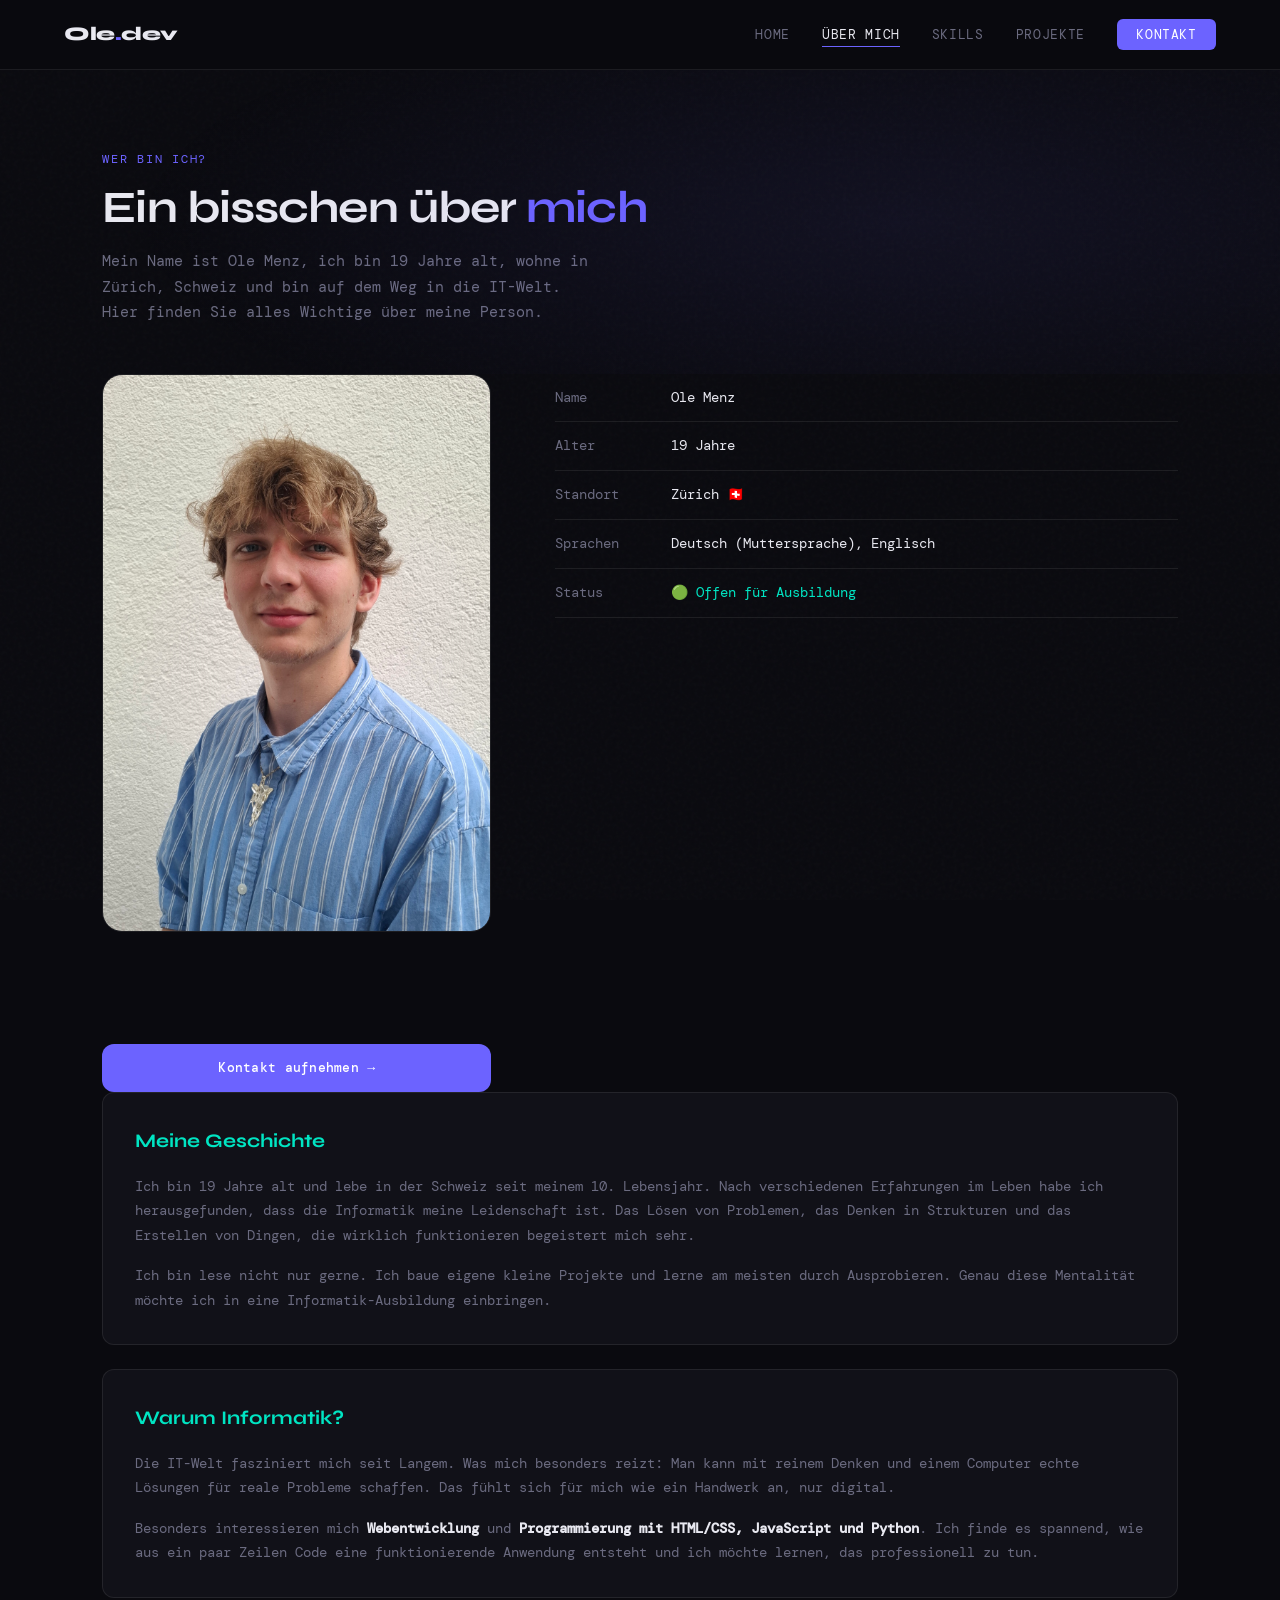
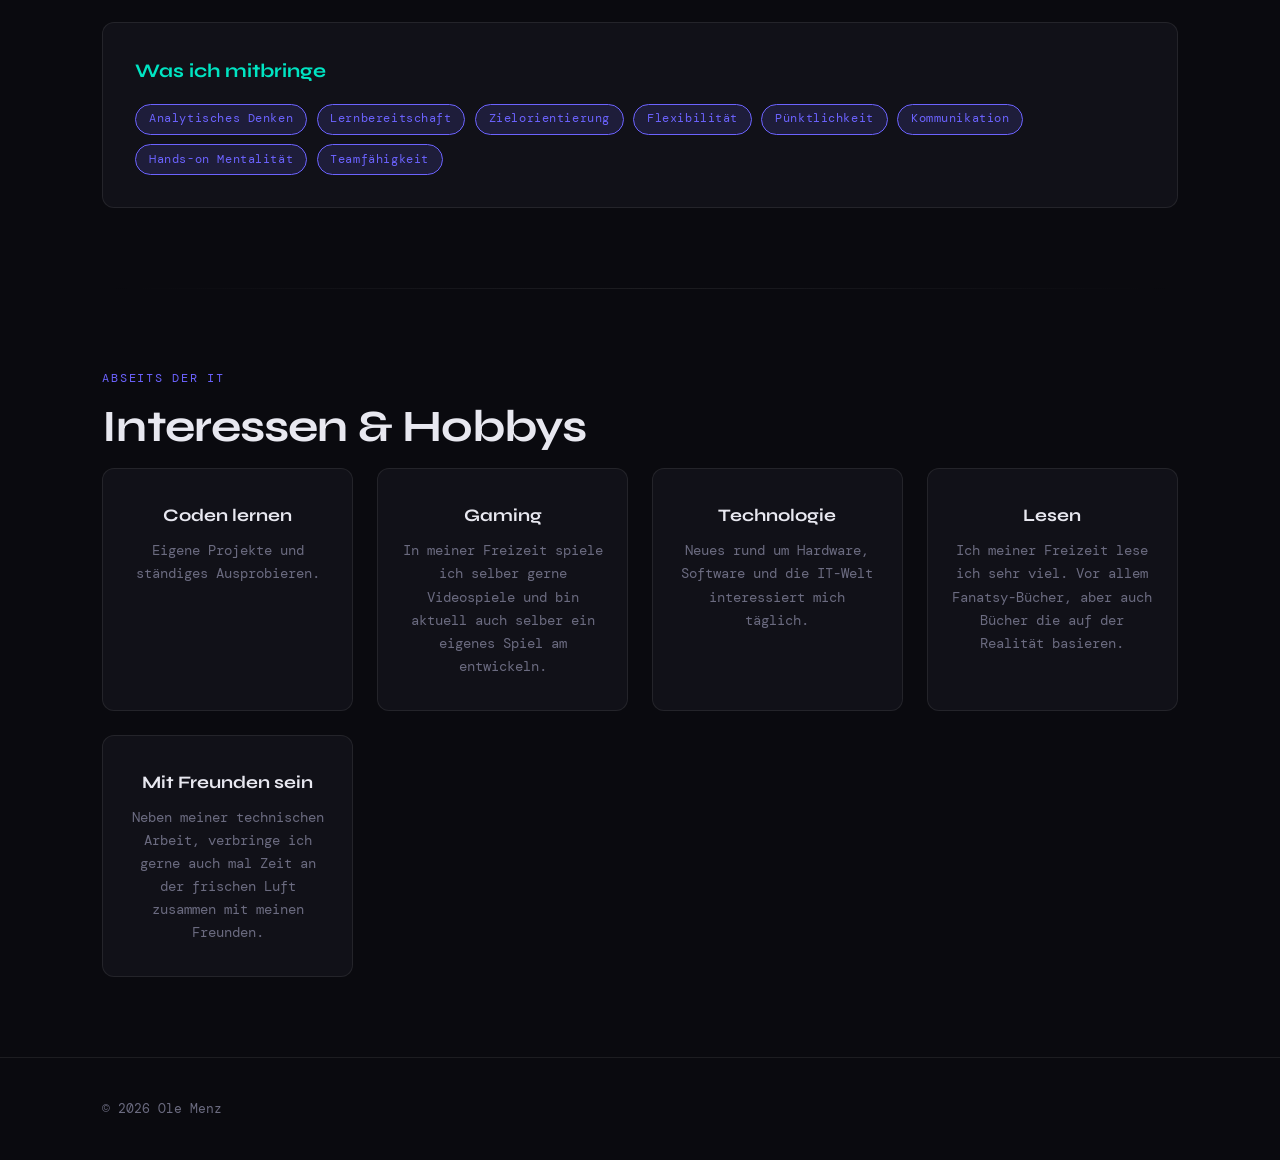
==== commit 358f9b99: "Add reading interests section to about.html" ====
--- a/about.html
+++ b/about.html
@@ -151,6 +151,7 @@
         <div class="card reveal" data-delay="300" style="text-align:center; padding:2rem 1.5rem;">
           <h3 style="font-family:'Syne',sans-serif; font-weight:700; margin-bottom:0.5rem;">Lesen</h3>
           <p style="color:var(--muted); font-size:0.85rem;">Ich meiner Freizeit lese ich sehr viel. Vor allem Fanatsy-Bücher, aber auch Bücher die auf der Realität basieren.</p>
+        </div>
           <div class="card reveal" data-delay="400" style="text-align:center; padding:2rem 1.5rem;">
           <h3 style="font-family:'Syne',sans-serif; font-weight:700; margin-bottom:0.5rem;">Mit Freunden sein</h3>
           <p style="color:var(--muted); font-size:0.85rem;">Neben meiner technischen Arbeit, verbringe ich gerne auch mal Zeit an der frischen Luft zusammen mit meinen Freunden.</p>
